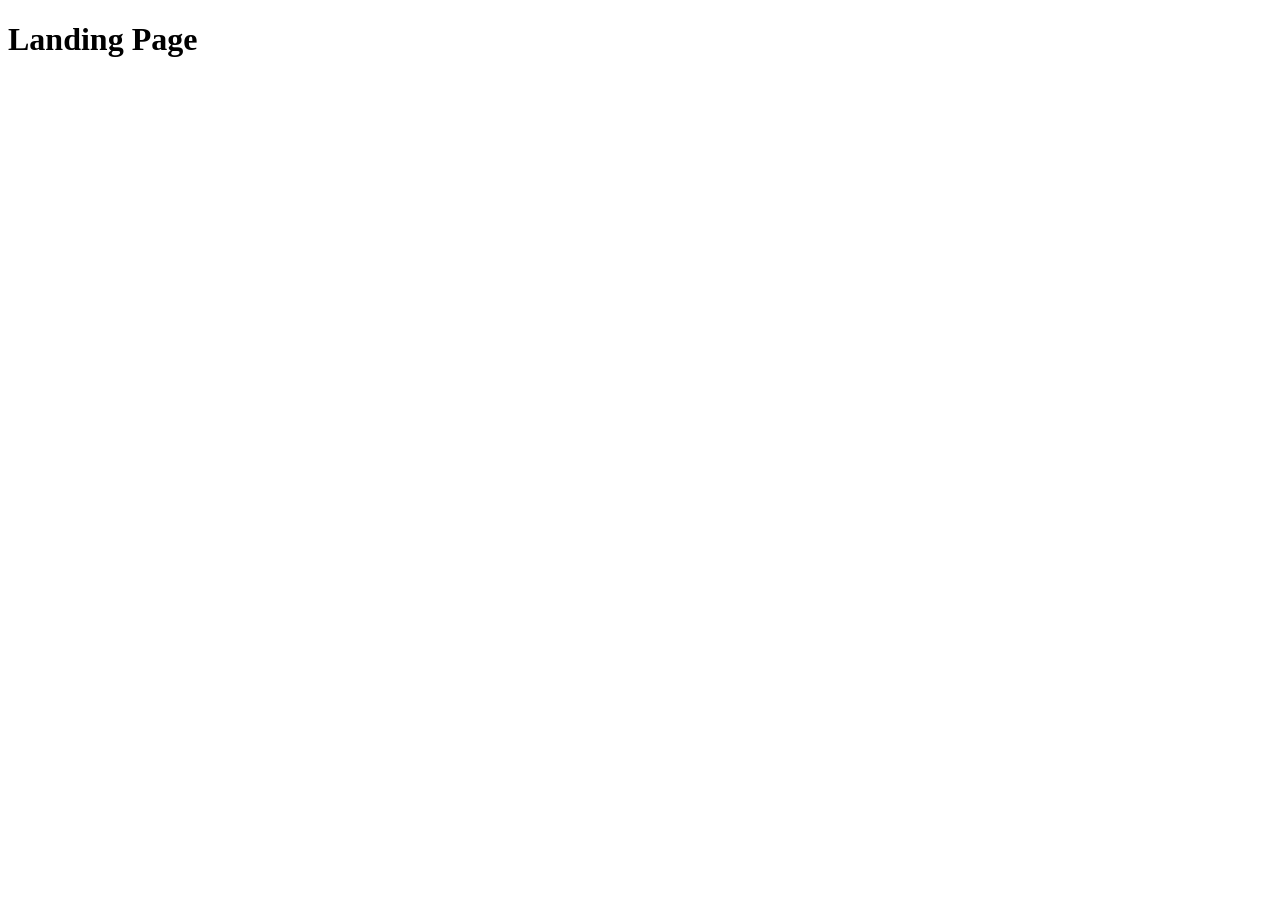
==== src/index.html @ c95ce6f8 "Initial commit" ====
<!DOCTYPE html>
<html lang="en">
  <head>
    <meta charset="UTF-8">
    <meta name="viewport" content="width=device-width, initial-scale=1.0">
    <title>Miami</title>
    <link rel="stylesheet" href="./styles/main.scss">
    <script src="scripts/main.js" defer></script>
  </head>
  <body>
    <h1>Landing Page</h1>
  </body>
</html>
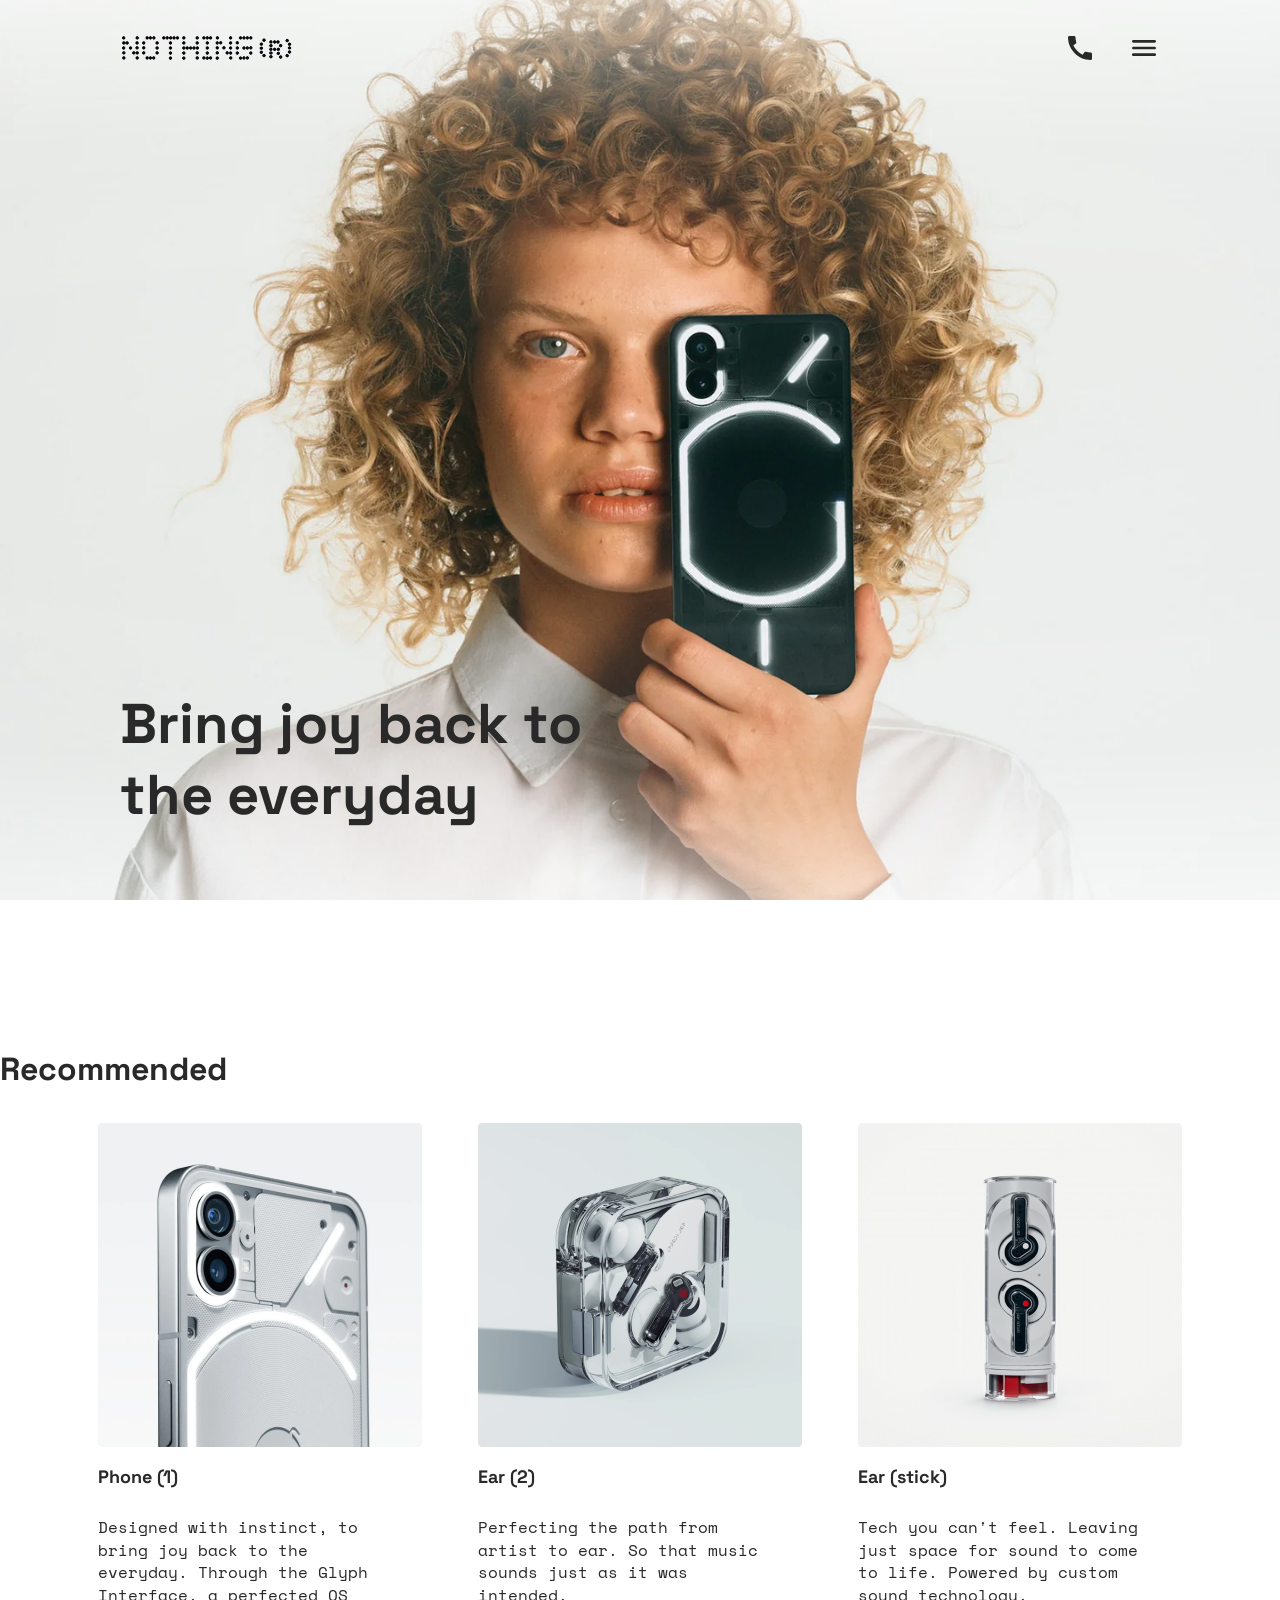
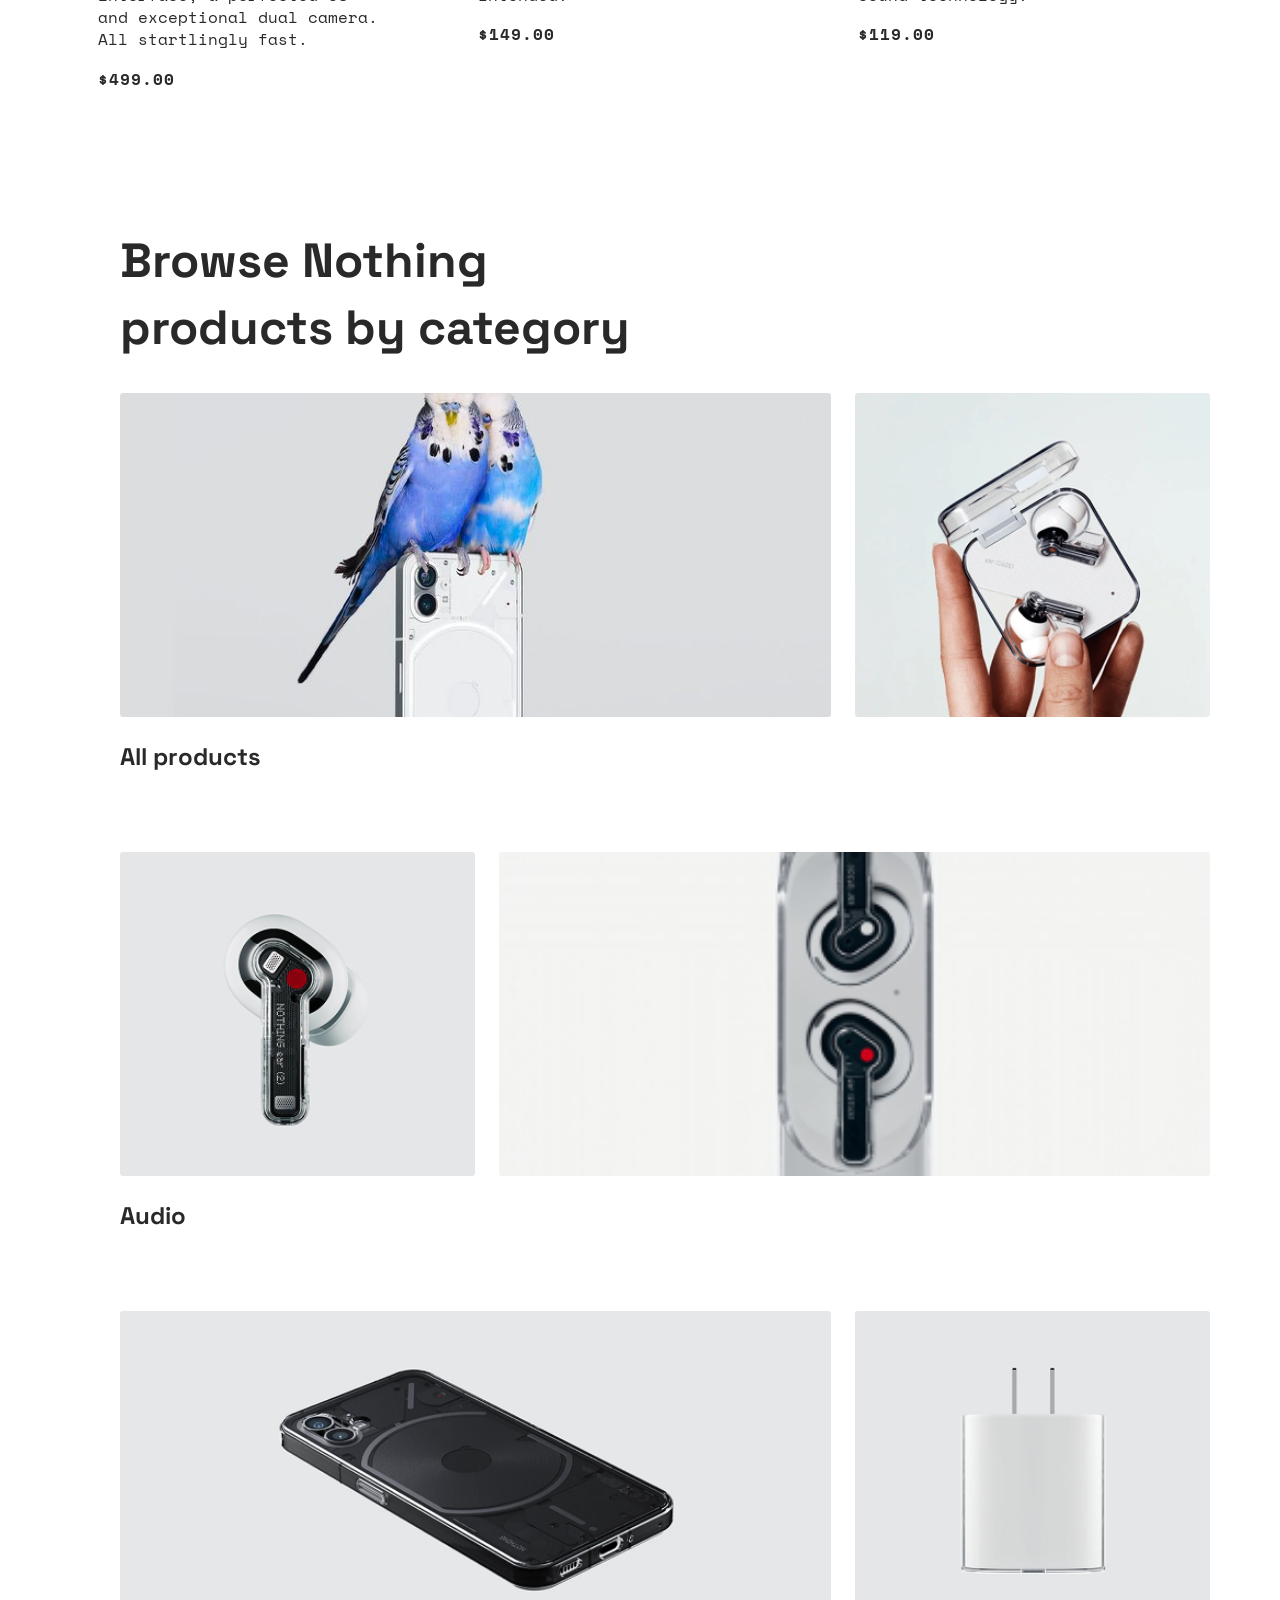
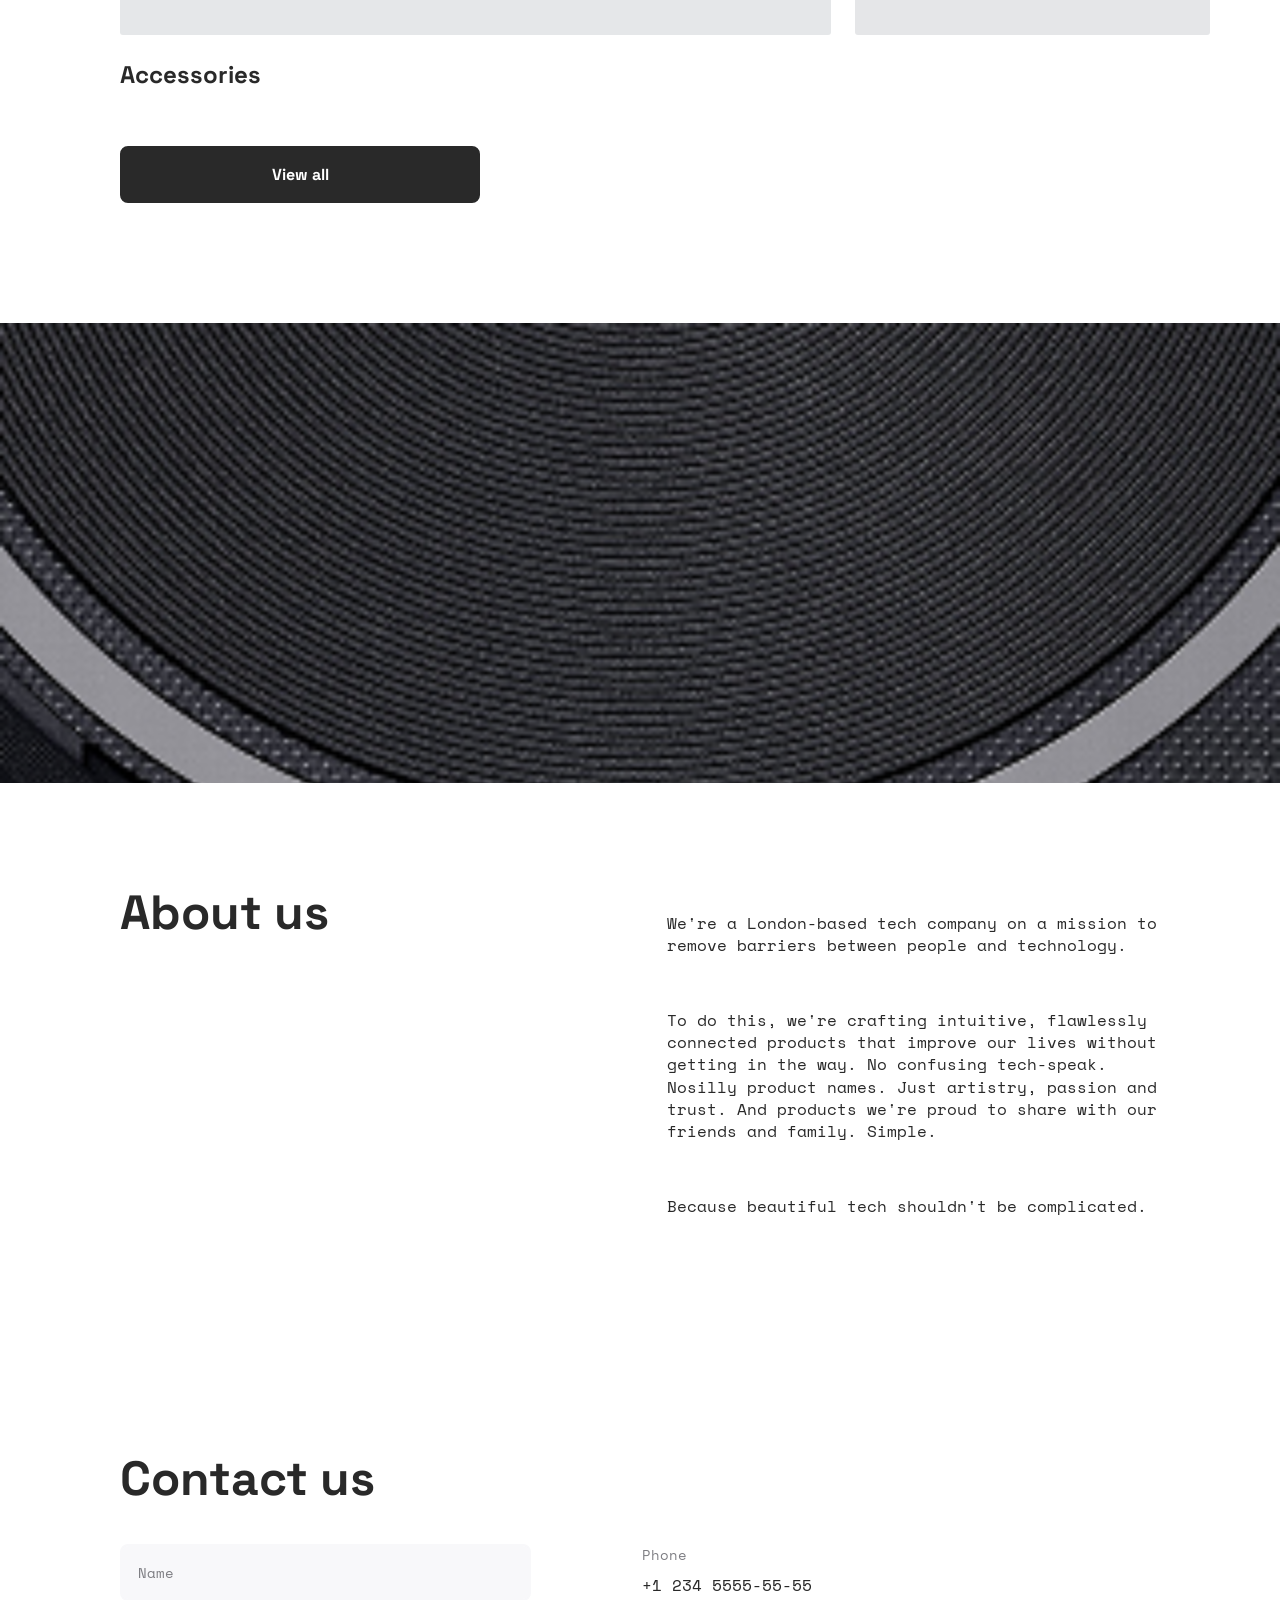
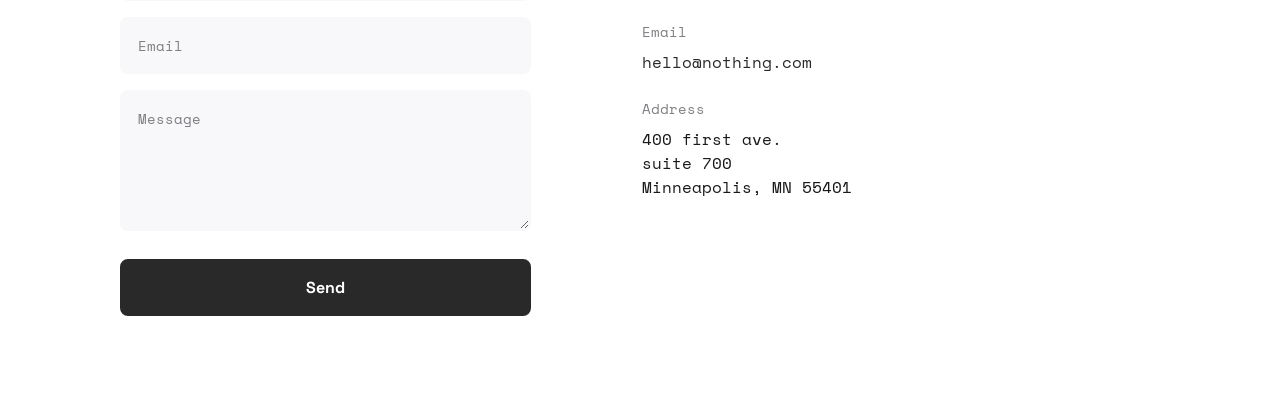
==== commit bd4ec6f3: "feat: develop landing page" ====
--- a/src/index.html
+++ b/src/index.html
@@ -1,13 +1,209 @@
-<!DOCTYPE html>
-<html lang="en">
+<!doctype html>
+<html lang="en" class="page">
   <head>
-    <meta charset="UTF-8">
-    <meta name="viewport" content="width=device-width, initial-scale=1.0">
-    <title>Miami</title>
-    <link rel="stylesheet" href="./styles/main.scss">
-    <script src="scripts/main.js" defer></script>
+    <meta charset="UTF-8" />
+    <meta
+      name="viewport"
+      content="width=device-width, initial-scale=1.0"
+    />
+    <title>Nothing</title>
+     <link rel="icon" href="./images/favicon.svg">
+    <link rel="preconnect" href="https://fonts.googleapis.com">
+    <link rel="preconnect" href="https://fonts.gstatic.com" crossorigin>
+    <link href="https://fonts.googleapis.com/css2?family=Space+Grotesk:wght@300..700&family=Space+Mono:ital,wght@0,400;0,700;1,400;1,700&display=swap" rel="stylesheet">
+    <link
+      rel="stylesheet"
+      href="./css/style.css"
+    />
+    <script type="module"
+      src="./scripts/main.js"
+      defer
+    ></script>
   </head>
-  <body>
-    <h1>Landing Page</h1>
+  <body class="page__body">
+    <header class="header">
+      <div class="header__top">
+        <a href="#" class="header__link"><img src="./images/Logo.png" alt="Nothing logo" class="header__logo"></a>
+
+        
+        <div class="header__icons">
+          <a href="tel:+123455555555" class="header__phone">
+    <span class="header__phone-number">+1 234 5555-55-55</span>
+    <span class="icon icon--phone"></span>
+  </a>
+          <a href="#menu" class="icon icon--menu"></a>
+        </div>
+      </div>
+
+      <div class="header__bottom">
+        <h1 class="header__title">Bring joy back to the everyday</h1>
+      </div>
+    </header>
+
+    <aside class="page__menu menu" id="menu">
+      <div class="menu__content">
+      <div class="menu__top">
+        <a href="#" class="menu__link"><img src="./images/Logo.png" alt="Nothing logo" class="menu__logo"></a>
+          <a href="#" class="icon icon--close"></a>
+      </div>
+
+      <nav class="nav menu__nav">
+        <ul class="nav__list">
+          <li class="nav__item"><a class="nav__link" href="#products">Products</a></li>
+          <li class="nav__item"><a class="nav__link" href="#store">Store</a></li>
+          <li class="nav__item"><a class="nav__link" href="#login">Login</a></li>
+          <li class="nav__item"><a class="nav__link" href="#cart">Cart(0)</a></li>
+        </ul>
+      </nav>
+
+      <a href="tel:+123455555555" class="menu__phone-number">+1 234 5555-55-55</a>
+      <a href="tel:+123455555555" class="menu__call-to-order">call to order</a>
+      </div>
+    </aside>
+
+
+    <main class="main">
+      <section class="recommended" id="products">
+    <h2 class="recommended__title">Recommended</h2>
+
+    <div class="recommended__list">
+      <article class="product-card">
+        <div class="product-card__image-wrapper product-card__image-wrapper--white-phone">
+          <a href="#" 
+            alt="Phone (1)" 
+            class="product-card__image">
+          </a>
+          </div>
+        <h3 class="product-card__title">Phone (1)</h3>
+        <p class="product-card__description">
+          Designed with instinct, to bring joy back to the everyday. Through the Glyph Interface, a perfected OS and exceptional dual camera. All startlingly fast.
+        </p>
+        <span class="product-card__price">$499.00</span>
+      </article>
+
+      <article class="product-card">
+        <div class="product-card__image-wrapper product-card__image-wrapper--case">
+          <a href="#" 
+            alt="Ear (2)" 
+            class="product-card__image">
+          </a>
+        </div>
+        <h3 class="product-card__title">Ear (2)</h3>
+        <p class="product-card__description">
+          Perfecting the path from artist to ear. So that music sounds just as it was intended.
+        </p>
+        <span class="product-card__price">$149.00</span>
+      </article>
+
+      <article class="product-card">
+        <div class="product-card__image-wrapper product-card__image-wrapper--vertical-case">
+          <a href="#" 
+            alt="Ear (stick)" 
+            class="product-card__image">
+          </a>
+        </div>
+        <h3 class="product-card__title">Ear (stick)</h3>
+        <p class="product-card__description">
+          Tech you can't feel. Leaving just space for sound to come to life. Powered by custom sound technology.
+        </p>
+        <span class="product-card__price">$119.00</span>
+      </article>
+    </div>
+  </section>
+
+  <section class="category" id="store">
+    <h2 class="category__title">Browse Nothing products by category</h2>
+
+    <div class="category__list">
+      <div class="category-card">
+        <div class="category-card__images">
+          <div class="category-card__image-wrap category-card__image-wrap--birds"><a alt="All products 1" class="category-card__image"></a></div>
+          <div class="category-card__image-wrap category-card__image-wrap--case"><a alt="All products 2" class="category-card__image"></a></div>
+        </div>
+        <h3 class="category-card__title">All products</h3>
+      </div>
+
+      <div class="category-card">
+        <div class="category-card__images">
+          <div class="category-card__image-wrap category-card__image-wrap--earpod"><a alt="Audio 1" class="category-card__image"></a></div>
+          <div class="category-card__image-wrap category-card__image-wrap--case-vertical"><a alt="Audio 2" class="category-card__image"></a></div>
+        </div>
+        <h3 class="category-card__title">Audio</h3>
+      </div>
+
+      <div class="category-card">
+        <div class="category-card__images">
+          <div class="category-card__image-wrap category-card__image-wrap--black-phone"><a alt="Accessories 1" class="category-card__image"></a></div>
+          <div class="category-card__image-wrap category-card__image-wrap--charge"><a alt="Accessories 2" class="category-card__image"></a></div>
+        </div>
+        <h3 class="category-card__title">Accessories</h3>
+      </div>
+    </div>
+
+    <a href="#" class="button category__button">View all</a>
+  </section>
+
+  <div class="about-us__banner">
+      <img src="./images/banner.png" alt="About us banner" class="about-us__image">
+    </div>
+
+  <section class="about-us">
+
+    <h2 class="about-us__title">About us</h2>
+
+    <div class="about-us__content">
+      <p class="about-us__text">
+        We're a London-based tech company on a mission to remove barriers between people and technology.</p><p class="about-us__text">
+        To do this, we're crafting intuitive, flawlessly connected products that improve our lives without getting in the way. No confusing tech-speak. Nosilly product names. Just artistry, passion and trust. And products we're proud to share with our friends and family. Simple.</p> 
+       <p class="about-us__text">Because beautiful tech shouldn't be complicated.</p>
+      </p>
+    </div>
+  </section>
+
+  <footer class="contact-us">
+    <h2 class="contact-us__title">Contact us</h2>
+
+    <div class="contact-us__container">
+    <form class="contact-us__form form" action="#" method="POST" onsubmit="this.reset(); return false;">
+      <div class="form__field">
+        <input type="text" class="form__input" name="name" placeholder="Name" required>
+      </div>
+      <div class="form__field">
+        <input type="email" class="form__input" name="email" autocomplete="email" placeholder="Email" required>
+      </div>
+      <div class="form__field">
+        <textarea class="form__input form__input--textarea" name="message" placeholder="Message" rows="5" required></textarea>
+      </div>
+      <button type="submit" class="button form__button">Send</button>
+    </form>
+
+    <div class="contact-us__info contact-info">
+      <div class="contact-info__item">
+        <span class="contact-info__label">Phone</span>
+        <a href="tel:+123455555555" class="contact-info__value">+1 234 5555-55-55</a>
+      </div>
+
+      <div class="contact-info__item">
+        <span class="contact-info__label">Email</span>
+        <a href="mailto:hello@nothing.com" class="contact-info__value">hello@nothing.com</a>
+      </div>
+
+      <div class="contact-info__item">
+        <span class="contact-info__label">Address</span>
+        <address class="contact-info__value contact-info__value--address">
+          <a href="https://maps.app.goo.gl/bveQAWzBYYWHpnDx8" target="_blank">
+          400 first ave.<br>
+          suite 700<br>
+          Minneapolis, MN 55401
+          </a>
+        </address>
+      </div>
+    </div>
+    </div>
+  </footer>
+    </main>
+
+
+
   </body>
 </html>
--- a/src/css/style.css
+++ b/src/css/style.css
@@ -0,0 +1,857 @@
+.header {
+  background-image: url(../images/header-bg.png);
+  height: 100vh;
+  background-size: cover;
+  background-position: center;
+  padding: 24px 20px;
+  box-sizing: border-box;
+  display: flex;
+  flex-direction: column;
+  justify-content: space-between;
+}
+
+.page__menu {
+  position: fixed;
+  top: 0;
+  left: 0;
+  right: 0;
+  opacity: 0;
+  pointer-events: none;
+  transform: translateX(100%);
+  transition:
+    transform 300ms ease-in-out,
+    opacity 300ms ease-in-out;
+}
+
+.page__menu:target {
+  transform: translateX(0);
+  opacity: 1;
+  pointer-events: all;
+  overflow: hidden;
+}
+
+.header__top {
+  display: flex;
+  justify-content: space-between;
+  align-items: center;
+}
+
+.header__link {
+  display: flex;
+  align-items: center;
+}
+
+.header__logo {
+  width: 125px;
+  height: 16px;
+}
+
+.header__icons {
+  display: flex;
+  gap: 24px;
+}
+
+.header__phone {
+  display: flex;
+  align-items: center;
+  gap: 12px;
+  text-decoration: none;
+}
+
+.header__phone-number {
+  display: none;
+}
+
+.header__title {
+  width: 280px;
+  font-family: 'Space Grotesk', sans-serif;
+  font-weight: 700;
+  font-style: bold;
+  font-size: 36px;
+  letter-spacing: 0;
+  color: #292929;
+}
+
+.menu {
+  height: 100vh;
+  padding: 24px 20px;
+  box-sizing: border-box;
+  background-color: #e5e6e8;
+  font-family: 'Space Grotesk', sans-serif;
+  font-weight: 700;
+  font-style: bold;
+}
+
+.menu__top {
+  display: flex;
+  justify-content: space-between;
+  align-items: center;
+}
+
+.menu__link {
+  display: flex;
+  align-items: center;
+}
+
+.menu__logo {
+  width: 125px;
+  height: 16px;
+}
+
+.nav__list {
+  margin: 0;
+  padding: 0;
+  list-style: none;
+  text-decoration: none;
+  display: flex;
+  flex-direction: column;
+  gap: 32px;
+  font-size: 22px;
+  line-height: 22px;
+}
+
+.nav__link {
+  text-decoration: none;
+  color: #292929;
+  letter-spacing: 2px;
+}
+
+.menu__phone-number {
+  display: block;
+  text-decoration: none;
+  color: #292929;
+  font-size: 16px;
+  letter-spacing: 2px;
+  line-height: 140%;
+  margin-bottom: 16px;
+}
+
+.menu__call-to-order {
+  display: block;
+  text-decoration: none;
+  color: #292929;
+  font-size: 16px;
+  letter-spacing: 2px;
+  line-height: 140%;
+  padding-bottom: 5px;
+  border-bottom: 1px solid #292929;
+  width: fit-content;
+  text-transform: uppercase;
+}
+
+.menu__nav {
+  margin-bottom: 48px;
+  margin-top: 60px;
+}
+
+.icon {
+  display: block;
+  height: 24px;
+  width: 24px;
+}
+
+.icon--phone {
+  background-image: url(../images/Phone-number.svg);
+  background-size: cover;
+}
+
+.icon--menu {
+  background-image: url(../images/Icon-Burger-menu.svg);
+  background-size: cover;
+}
+
+.icon--close {
+  background-image: url(../images/Icon-Close.svg);
+  background-size: cover;
+}
+
+.recommended {
+  padding: 64px 20px 48px;
+}
+
+.recommended__title {
+  font-family: 'Space Grotesk', sans-serif;
+  font-size: 32px;
+  font-weight: 700;
+  line-height: 140%;
+  color: #292929;
+  margin-bottom: 32px;
+}
+
+.recommended__list {
+  display: flex;
+  flex-direction: column;
+  gap: 40px;
+}
+
+.product-card__image-wrapper--white-phone {
+  background-image: url(../images/WhitePhone.png);
+}
+
+.product-card__image-wrapper--case {
+  background-image: url(../images/CaseDegree.png);
+}
+
+.product-card__image-wrapper--vertical-case {
+  background-image: url(../images/CaseVertical.png);
+}
+
+.product-card {
+  display: flex;
+  flex-direction: column;
+  width: 100%;
+}
+
+.product-card__image-wrapper {
+  width: 100%;
+  aspect-ratio: 1;
+  background-position: center;
+  background-size: cover;
+  transition: transform 300ms ease;
+}
+
+.product-card__image {
+  width: 100%;
+  -o-object-fit: contain;
+  object-fit: contain;
+  border-radius: 4px;
+  margin-bottom: 24px;
+}
+
+.product-card__title {
+  font-family: 'Space Grotesk', sans-serif;
+  font-size: 18px;
+  font-weight: 700;
+  margin-bottom: 12px;
+  color: #292929;
+}
+
+.product-card__description {
+  width: 100%;
+  font-family: 'Space Mono', monospace;
+  font-weight: 400;
+  font-size: 16px;
+  line-height: 140%;
+  color: #292929;
+  margin-bottom: 16px;
+}
+
+.product-card__price {
+  font-family: 'Space Mono', monospace;
+  font-size: 16px;
+  font-weight: 700;
+  letter-spacing: 1px;
+  color: #292929;
+}
+
+.category {
+  padding: 48px 0;
+  width: 90%;
+  justify-self: center;
+}
+
+.category__title {
+  font-family: 'Space Grotesk', sans-serif;
+  font-size: 32px;
+  font-weight: 700;
+  line-height: 140%;
+  color: #292929;
+  margin-bottom: 32px;
+}
+
+.category__list {
+  display: flex;
+  flex-direction: column;
+  gap: 40px;
+  margin-bottom: 32px;
+}
+
+.category__button {
+  margin-top: 16px;
+  transition:
+    background-color 0.3s ease,
+    color 0.3s ease;
+}
+
+.category__button:hover {
+  background-color: #f8f8fa;
+  color: #292929;
+  border: 2px solid #f0f1f4;
+  transition-duration: 300ms;
+}
+
+.category__button:active {
+  background-color: #111;
+  color: #fff;
+  border-color: #111;
+  transition-duration: 300ms;
+}
+
+.category-card__images {
+  display: grid;
+  grid-template-columns: 1fr 1fr;
+  gap: 20px;
+  margin-bottom: 16px;
+}
+
+.category-card__image {
+  box-sizing: border-box;
+  width: 100%;
+  height: 130px;
+  border-radius: 4px;
+  -o-object-fit: cover;
+  object-fit: cover;
+}
+
+.category-card__title {
+  font-family: 'Space Grotesk', sans-serif;
+  font-size: 18px;
+  font-weight: 700;
+  color: #292929;
+}
+
+.category-card__image-wrap--birds {
+  background-image: url(../images/birdsOnPhoneMobile.png);
+}
+
+.category-card__image-wrap--case {
+  background-image: url(../images/Earpod-case.png);
+}
+
+.category-card__image-wrap--earpod {
+  background-image: url(../images/Solo-earpod.png);
+}
+
+.category-card__image-wrap--case-vertical {
+  background-image: url(../images/CaseVertical.png);
+}
+
+.category-card__image-wrap--black-phone {
+  background-image: url(../images/Black-phone.png);
+}
+
+.category-card__image-wrap--charge {
+  background-image: url(../images/ChargeBlock.png);
+}
+
+.category-card__image-wrap {
+  width: 100%;
+  height: 130px;
+  background-position: center;
+  background-size: cover;
+  transition: transform 300ms ease;
+  border-radius: 3px;
+}
+
+.about-us {
+  padding: 0 20px 104px;
+}
+
+.about-us__banner {
+  width: 100%;
+  margin-bottom: 48px;
+  overflow: hidden;
+  margin-top: 96px;
+}
+
+.about-us__banner img {
+  width: 100%;
+  height: auto;
+  display: block;
+}
+
+.about-us__title {
+  font-family: 'Space Grotesk', sans-serif;
+  font-size: 32px;
+  font-weight: 700;
+  line-height: 140%;
+  color: #292929;
+  margin-bottom: 32px;
+}
+
+.about-us__content {
+  display: flex;
+  flex-direction: column;
+  justify-content: center;
+  gap: 20px;
+}
+
+.about-us__text {
+  font-family: 'Space Mono', monospace;
+  font-size: 16px;
+  line-height: 140%;
+  color: #292929;
+}
+
+.contact-us {
+  padding: 0 20px;
+}
+
+.contact-us__title {
+  font-family: 'Space Grotesk', sans-serif;
+  font-size: 32px;
+  font-weight: 700;
+  line-height: 140%;
+  color: #292929;
+  margin-bottom: 32px;
+}
+
+.contact-us__form {
+  margin-bottom: 48px;
+}
+
+.contact-us__info {
+  padding-bottom: 64px;
+}
+
+.form {
+  display: flex;
+  flex-direction: column;
+  gap: 16px;
+}
+
+.form__input {
+  box-sizing: border-box;
+  width: 100%;
+  padding: 16px;
+  background-color: #f8f8fa;
+  border: 2px solid #f8f8fa;
+  border-radius: 8px;
+  font-family: 'Space Mono', monospace;
+  font-size: 14px;
+  color: #292929;
+  transition: border-color 300ms ease;
+}
+
+.form__input::placeholder {
+  color: #7e7e83;
+}
+
+.form__input--textarea {
+  resize: vertical;
+  min-height: 120px;
+}
+
+.form__input:hover {
+  border: 2px solid #f0f1f4;
+  transition-duration: 300ms;
+}
+
+.form__input:active {
+  border: 2px solid #292929;
+  transition-duration: 300ms;
+}
+
+.form__button {
+  box-sizing: border-box;
+  width: 100%;
+  margin-top: 8px;
+  transition:
+    background-color 300ms ease,
+    color 300ms ease;
+}
+
+.form__button:hover {
+  background-color: #f8f8fa;
+  color: #292929;
+  border: 2px solid #f0f1f4;
+  transition-duration: 300ms;
+}
+
+.form__button:active {
+  background-color: #111;
+  color: #fff;
+  border-color: #111;
+  transition-duration: 300ms;
+}
+
+.contact-info {
+  display: flex;
+  flex-direction: column;
+  gap: 24px;
+}
+
+.contact-info__item {
+  display: flex;
+  flex-direction: column;
+  gap: 8px;
+}
+
+.contact-info__label {
+  font-family: 'Space Mono', monospace;
+  font-size: 14px;
+  color: #7e7e83;
+}
+
+.contact-info__value {
+  font-family: 'Space Mono', monospace;
+  font-size: 16px;
+  color: #292929;
+  text-decoration: none;
+  font-style: normal;
+}
+
+.contact-info__value--address {
+  line-height: 1.5;
+}
+
+.contact-info__value > a {
+  text-decoration: none;
+  color: #191919;
+}
+
+@media (min-width: 744px) {
+  .header {
+    padding: 32px 72px;
+  }
+
+  .header__title {
+    width: 392px;
+    font-size: 48px;
+  }
+
+  .header__logo {
+    width: 172px;
+    height: 24px;
+  }
+
+  .menu {
+    padding: 32px 72px;
+    font-weight: 700;
+    font-style: bold;
+  }
+
+  .menu__logo {
+    width: 172px;
+    height: 24px;
+  }
+
+  .icon {
+    height: 32px;
+    width: 32px;
+  }
+
+  .recommended {
+    padding: 120px 72px 48px;
+  }
+
+  .recommended__list {
+    gap: 56px;
+  }
+
+  .product-card__image-wrapper {
+    width: 100%;
+    height: auto;
+    aspect-ratio: 1;
+  }
+
+  .product-card__description {
+    width: 100%;
+  }
+
+  .category__list {
+    gap: 56px;
+  }
+
+  .category__title {
+    width: 496px;
+  }
+
+  .category-card__image-wrap {
+    width: 100%;
+    height: 184px;
+  }
+
+  .category-card__images {
+    display: grid;
+    gap: 24px;
+  }
+
+  .category-card:nth-child(odd) .category-card__images {
+    grid-template-columns: 2fr 1fr;
+  }
+
+  .category-card:nth-child(even) .category-card__images {
+    grid-template-columns: 1fr 2fr;
+  }
+
+  .category-card__image {
+    height: 184px;
+  }
+
+  .about-us__image {
+    height: 400px;
+  }
+
+  .about-us {
+    display: flex;
+    align-items: baseline;
+    flex-direction: row;
+    justify-content: center;
+    gap: 120px;
+    padding: 0 72px 120px;
+  }
+
+  .about-us__banner {
+    margin-bottom: 56px;
+    margin-top: 96px;
+  }
+
+  .about-us__content {
+    width: 288px;
+  }
+
+  .about-us__title {
+    font-size: 40px;
+    width: 287px;
+  }
+
+  .contact-us {
+    padding: 0 70px;
+  }
+
+  .contact-us__form {
+    margin-bottom: 80px;
+  }
+
+  .contact-us__info {
+    padding-bottom: 120px;
+  }
+
+  .form__input {
+    width: 100%;
+  }
+}
+
+@media (min-width: 1260px) {
+  .header {
+    padding: 32px 120px;
+  }
+
+  .header__icons {
+    gap: 32px;
+  }
+
+  .header__title {
+    width: 498px;
+    font-size: 56px;
+  }
+
+  .header__logo {
+    width: 172px;
+    height: 24px;
+  }
+
+  .menu {
+    padding: 32px 120px;
+    font-weight: 700;
+    font-style: bold;
+  }
+
+  .menu__logo {
+    width: 172px;
+    height: 24px;
+  }
+
+  .icon {
+    height: 32px;
+    width: 32px;
+  }
+
+  .header__phone-number {
+    display: block;
+    font-family: 'Space Grotesk', sans-serif;
+    font-size: 12px;
+    font-weight: 700;
+    padding: 0 8px;
+    color: #292929;
+    letter-spacing: 2px;
+    opacity: 0;
+    visibility: hidden;
+    transform: translateX(10px);
+    transition:
+      opacity 300ms ease,
+      transform 300ms ease,
+      visibility 300ms ease;
+  }
+
+  .header__phone:hover .header__phone-number {
+    opacity: 1;
+    visibility: visible;
+    transform: translateX(0);
+  }
+
+  .recommended {
+    padding: 120px 0 48px;
+    justify-self: center;
+  }
+
+  .recommended__list {
+    flex-direction: row;
+    justify-content: center;
+    gap: 56px;
+  }
+
+  .nav__link {
+    padding-bottom: 4px;
+    transition: border-bottom 300ms scale(1);
+  }
+
+  .nav__link:hover {
+    border-bottom: 1px solid #292929;
+  }
+
+  .product-card__image-wrapper {
+    width: 324px;
+    height: 324px;
+    cursor: pointer;
+  }
+
+  .product-card__image-wrapper:hover {
+    transform: scale(1.1);
+    transition-duration: 300ms;
+  }
+
+  .product-card {
+    width: 324px;
+  }
+
+  .product-card__description {
+    width: 280px;
+  }
+
+  .category {
+    width: 1090px;
+    padding: 48px 120px 0;
+  }
+
+  .category__list {
+    gap: 56px;
+  }
+
+  .category__title {
+    width: 585px;
+    font-size: 48px;
+  }
+
+  .category__button {
+    width: 324px;
+  }
+
+  .category-card__image-wrap {
+    width: 100%;
+    height: 324px;
+  }
+
+  .category-card__image-wrap:hover {
+    cursor: pointer;
+    transform: scale(1.1);
+    transition-duration: 300ms;
+  }
+
+  .category-card {
+    width: 100%;
+  }
+
+  .category-card__images {
+    display: grid;
+    gap: 24px;
+  }
+
+  .category-card__title {
+    font-size: 24px;
+  }
+
+  .category-card:nth-child(odd) .category-card__images {
+    grid-template-columns: 2fr 1fr;
+  }
+
+  .category-card:nth-child(even) .category-card__images {
+    grid-template-columns: 1fr 2fr;
+  }
+
+  .category-card__image {
+    height: 324px;
+  }
+
+  .about-us__image {
+    height: 400px;
+  }
+
+  .about-us {
+    display: flex;
+    align-items: baseline;
+    justify-content: flex-start;
+    flex-direction: row;
+    gap: 260px;
+    padding: 0 120px 120px;
+  }
+
+  .about-us__banner {
+    height: 460px;
+    margin-bottom: 56px;
+    margin-top: 120px;
+  }
+
+  .about-us__content {
+    width: 288px;
+  }
+
+  .about-us__text {
+    width: 498px;
+  }
+
+  .about-us__title {
+    font-size: 48px;
+    margin-left: 0;
+  }
+
+  .contact-us {
+    padding: 0 120px;
+  }
+
+  .contact-us__title {
+    font-size: 48px;
+  }
+
+  .contact-us__form {
+    margin-bottom: 80px;
+  }
+
+  .contact-us__info {
+    padding-bottom: 120px;
+  }
+
+  .form__button {
+    width: 411px;
+  }
+
+  .form__input {
+    width: 411px;
+  }
+
+  .contact-us__container {
+    display: flex;
+    gap: 111px;
+  }
+}
+
+.page__body {
+  margin: 0;
+}
+
+.button {
+  display: flex;
+  align-items: center;
+  justify-content: center;
+  padding: 16px;
+  border-radius: 8px;
+  background-color: #292929;
+  color: #fff;
+  font-family: 'Space Grotesk', sans-serif;
+  font-size: 16px;
+  font-weight: 700;
+  text-decoration: none;
+  border: 2px solid #292929;
+  cursor: pointer;
+}
